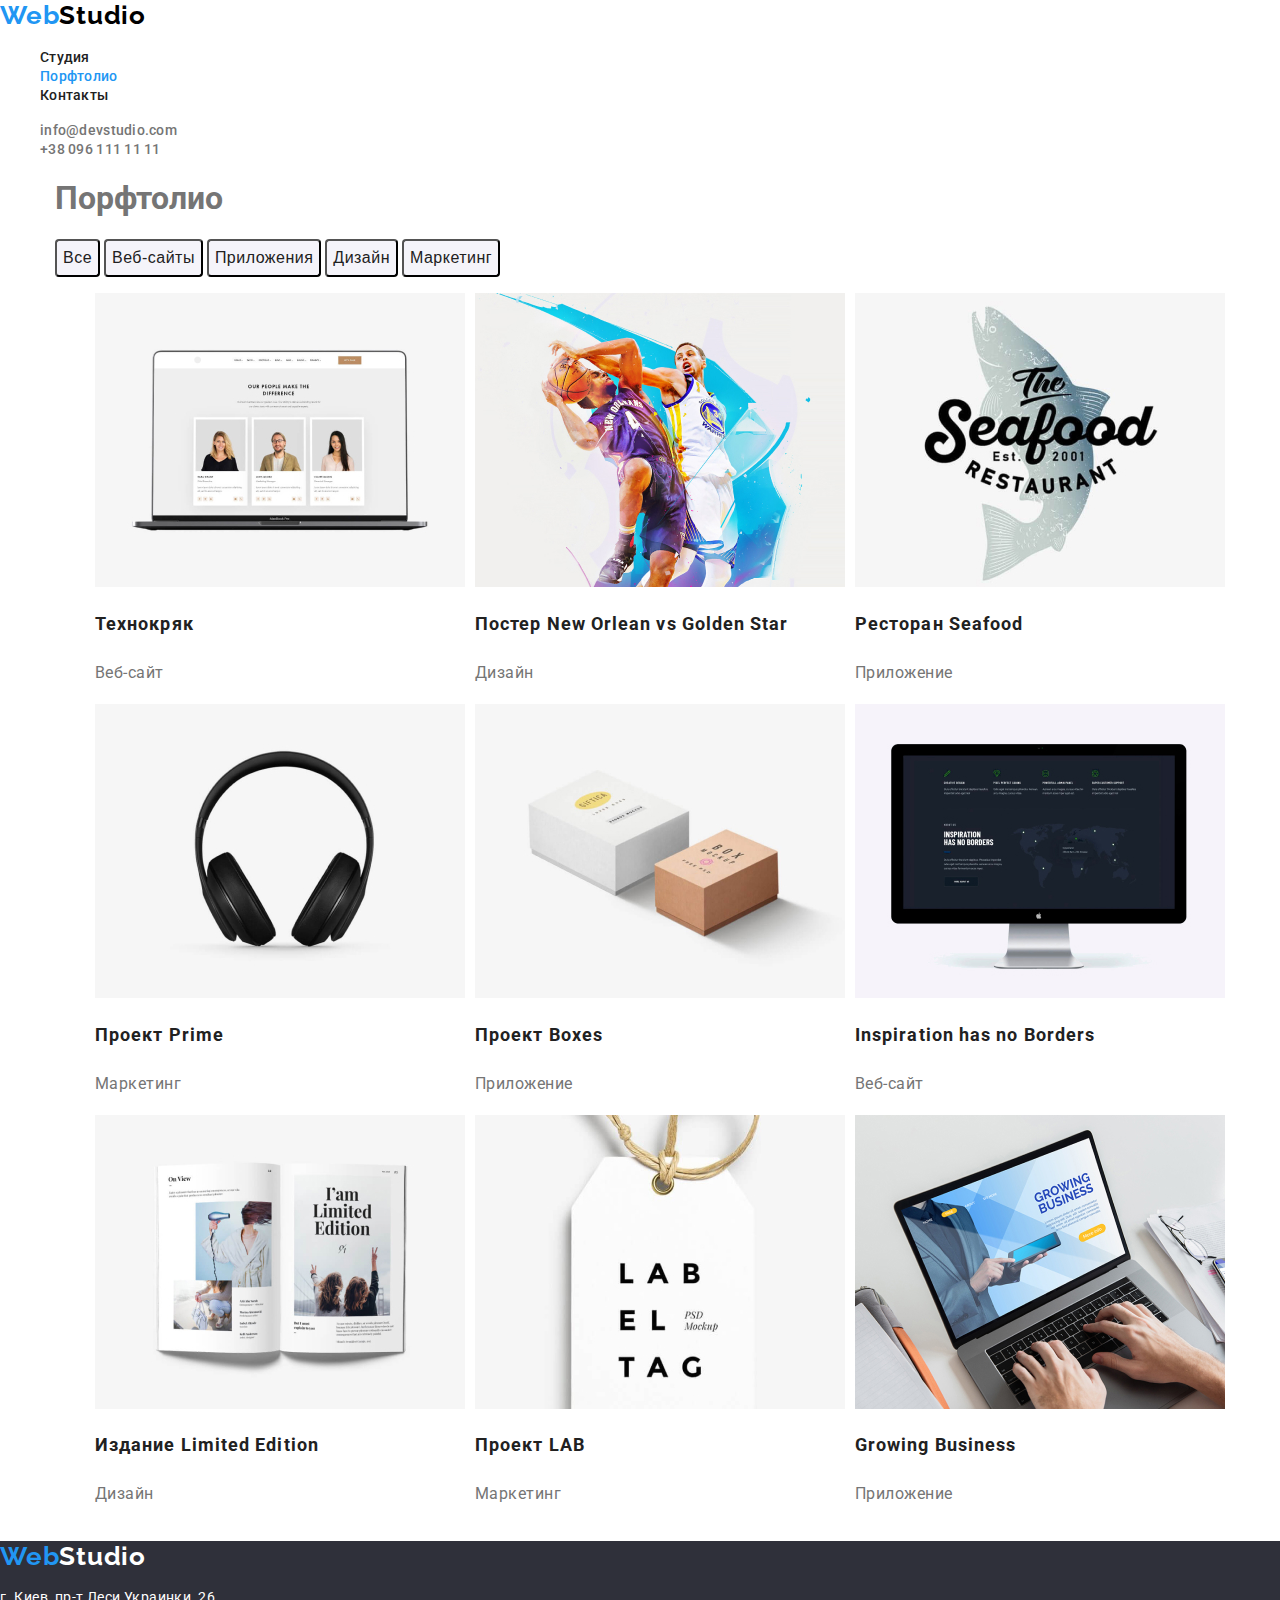
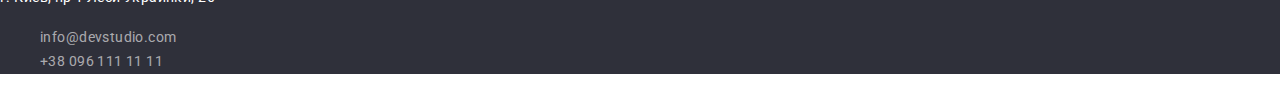
==== portfolio.html @ d94ac44f "Complete-homework-2" ====
<!DOCTYPE html>
<html lang="ru">
<head>
    <meta charset="UTF-8">
    <meta name="viewport" content="width=device-width, initial-scale=1.0">
    <link href="https://fonts.googleapis.com/css2?family=Raleway:wght@700&family=Roboto:wght@400;500;700;900&display=swap"
        rel="stylesheet">
    <link rel="stylesheet" href="./css/styles.css">
    <title>Portfolio</title>
</head>
<body>
    <!-- Голова -->
    
    <header class="page-header">
        <nav>
            <a href="./index.html" class="logo">Web<span class="header-studio">Studio</span></a>
            <ul class="site-nav list">
                <li><a class="nav-link " href="./index.html">Студия</a></li>
                <li><a class="nav-link current" href="./portfolio.html">Порфтолио</a></li>
                <li><a class="nav-link" href="">Контакты</a></li>
            </ul>
        </nav>
        <ul class="page-header-contacts list">
            <li><a class="header-contacts" href="mailto:info@devstudio.com">info@devstudio.com</a></li>
            <li><a class="header-contacts" href="tel:+380961111111">+38 096 111 11 11</a></li>
        </ul>
    </header>

    <main class="portfolio-container">
        <h1>Порфтолио</h1>
        <div>
            <button type="button" class="btn secondary">Все</button>
            <button type="button" class="btn secondary">Веб-сайты</button>
            <button type="button" class="btn secondary">Приложения</button>
            <button type="button" class="btn secondary">Дизайн</button>
            <button type="button" class="btn secondary">Маркетинг</button>
        </div>
        <ul class="portfolio list">
            <li class="portfolio-elements">
                <img src="./images/notebook.jpg" alt="Ноутбук с открытым веб-сайтом" width="370">
                <h2 class="element-title">Технокряк</h2>
                <p class="element-text">Веб-сайт</p>
            </li>
            <li class="portfolio-elements">
                <img src="./images/basketball.jpg" alt="Постер" width="370">
                <h2 class="element-title">Постер New Orlean vs Golden Star</h2>
                <p class="element-text">Дизайн</p>
            </li>
            <li class="portfolio-elements">
                <img src="./images/seafood.jpg" alt="Логотип ресторана" width="370">
                <h2 class="element-title">Ресторан Seafood</h2>
                <p class="element-text">Приложение</p>
            </li>
            <li class="portfolio-elements">
                <img src="./images/earphones.jpg" alt="Наушники" width="370">
                <h2 class="element-title">Проект Prime</h2>
                <p class="element-text">Маркетинг</p>
            </li>
            <li class="portfolio-elements">
                <img src="./images/boxes.jpg" alt="Две коробки" width="370">
                <h2 class="element-title">Проект Boxes</h2>
                <p class="element-text">Приложение</p>
            </li>
            <li class="portfolio-elements">
                <img src="./images/monitor.jpg" alt="Монитор с открытым веб-сайтом" width="370">
                <h2 class="element-title">Inspiration has no Borders</h2>
                <p class="element-text">Веб-сайт</p>
            </li>
            <li class="portfolio-elements">
                <img src="./images/book.jpg" alt="Книга" width="370">
                <h2 class="element-title">Издание Limited Edition</h2>
                <p class="element-text">Дизайн</p>
            </li>
            <li class="portfolio-elements">
                <img src="./images/labeltag.jpg" alt="Этикетка" width="370">
                <h2 class="element-title">Проект LAB</h2>
                <p class="element-text">Маркетинг</p>
            </li>
            <li class="portfolio-elements">
                <img src="./images/buisness.jpg" alt="Ростущий бизнес" width="370">
                <h2 class="element-title">Growing Business</h2>
                <p class="element-text">Приложение</p>
            </li>
        </ul>

    </main>
    <!-- Подвал -->
    
    <footer class="footer">
        <a href="./index.html" class="logo">Web<span class="footer-studio-logo">Studio</span></a>
        <address>
            <p class="exact-address">г. Киев, пр-т Леси Украинки, 26</p>
    
            <ul class="footer-contacts list">
                <li><a class="footer-contact" href="mailto:info@devstudio.com">info@devstudio.com</a></li>
                <li><a class="footer-contact" href="tel:+380961111111">+38 096 111 11 11</a></li>
            </ul>
        </address>
    </footer>
    
</body>
</html>
---- css/styles.css ----
/* Цвет основного текста #757575; */
/* Вторичный цвет текста #212121; */
/* Белый #FFFFFF; */
/* Акцент #2196F3; */
/* Контакты в подвале 255,255,255,0,6; */
/* Цвет фона #FFFFFF */
/* Цвет фона команды #F5F4FA; */
/* Цвет фона подвала #2F303A */

:root {
  --primary-text-color: #757575;
  --title-text-color: #212121;
  --accent-color: #2196f3;
  --white-color: #fff;
  --primary-background-color: #2f303a;
  --secondary-background-color: #f5f4fa;
}

body {
  background-color: var(--white-color);
  color: var(--primary-text-color);
  font-family: 'Roboto', sans-serif;
  max-width: 1600px;
  margin: auto;
}

/* Logo  */

.logo {
  color: #2196f3;
  text-decoration: none;
  font-family: 'Raleway', sans-serif;
  font-style: normal;
  font-weight: 700;
  font-size: 26px;
  line-height: 1.19;
  letter-spacing: 0.03em;
}
.header-studio {
  color: #000000;
}
.list {
  list-style: none;
}

/* Site nav */

.nav-link {
  color: var(--title-text-color);
  text-decoration: none;
  font-weight: 500;
  font-size: 14px;
  line-height: 1.14;
  letter-spacing: 0.02em;
}
.site-nav .nav-link:hover,
.site-nav .nav-link:focus {
  color: var(--accent-color);
}
.site-nav .nav-link.current {
  color: var(--accent-color);
}

/* Header Contacts */

.page-header-contacts .header-contacts {
  text-decoration: none;
  color: var(--primary-text-color);
  font-weight: 500;
  font-size: 14px;
  line-height: 1.14;
  letter-spacing: 0.02em;
}
.header-contacts:hover,
.header-contacts:focus {
  color: var(--accent-color);
}

/* Hero  */
.hero {
  background-color: var(--primary-background-color);
}
.hero .btn.primary {
  text-decoration: none;
  text-align: center;
}

.hero-title {
  color: var(--white-color);
  text-transform: uppercase;
  font-weight: 900;
  font-size: 44px;
  line-height: 1.36;
  letter-spacing: 0.06em;
  text-align: center;
}

/* Sections */

.duties-list {
  display: flex;
  flex-direction: row;
}

.section-title {
  color: var(--title-text-color);
  font-size: 36px;
  line-height: 1.17;
  letter-spacing: 0.03em;
  text-align: center;
}

/* Features */

.features-list .features-title {
  color: var(--title-text-color);
  text-transform: uppercase;
  font-size: 14px;
  line-height: 1.14;
  letter-spacing: 0.03em;
}
.features-list .features-text {
  color: var(--primary-text-color);
  font-size: 14px;
  line-height: 1.71;
  letter-spacing: 0.03em;
}

/* Team  */

.section-team {
  background-color: var(--secondary-background-color);
}

.team-list {
  display: flex;
  flex-direction: row;
}

.team-list .teammate-name {
  color: var(--title-text-color);
  font-size: 16px;
  font-weight: 500;
  line-height: 1.19;
  letter-spacing: 0.03em;
}
.team-list .profession {
  color: var(--primary-text-color);
  font-size: 16px;
  line-height: 1.19;
  letter-spacing: 0.03em;
}

/* Footer  */

.footer {
  background-color: var(--primary-background-color);
  color: rgb(255, 255, 255, 0.6);
  text-decoration: none;
}
.footer-studio-logo {
  color: #fff;
}

.footer .exact-address {
  color: var(--white-color);
  font-style: normal;
  font-size: 14px;
  line-height: 1.71;
  letter-spacing: 0.03em;
}
.footer .footer-contact {
  color: rgb(255, 255, 255, 0.6);
  text-decoration: none;
  font-style: normal;
  font-size: 14px;
  line-height: 1.71;
  letter-spacing: 0.03em;
}

/* Buttons */

.btn {
  color: var(--title-text-color);
  background-color: var(--white-color);
}
.btn.primary {
  color: var(--white-color);
  background-color: var(--accent-color);
  font-weight: 700;
  font-size: 16px;
  line-height: 1.87;
  align-items: center;
  text-align: center;
  letter-spacing: 0.06em;
  border-radius: 4px;
}
.btn.secondary {
  background-color: var(--secondary-background-color);
  height: 38px;
  border-radius: 4px;
  font-size: 16px;
  font-weight: 500;
  line-height: 1.62;
  letter-spacing: 0.03em;
  text-align: center;
}
.btn.secondary:hover,
.btn.secondary:focus {
  color: var(--white-color);
  background-color: var(--accent-color);
}

/* Portfolio */

.portfolio {
  display: flex;
  flex-wrap: wrap;
  justify-content: space-between;
}
.portfolio-container {
  max-width: 1170px;
  margin: auto;
}

.portfolio-elements .element-title {
  color: var(--title-text-color);
  font-weight: 700;
  font-size: 18px;
  font-style: normal;
  line-height: 2;
  letter-spacing: 0.06em;
}
.portfolio-elements .element-text {
  color: var(--primary-text-color);
  font-weight: 400;
  font-size: 16px;
  line-height: 1.87;
  letter-spacing: 0.03em;
}
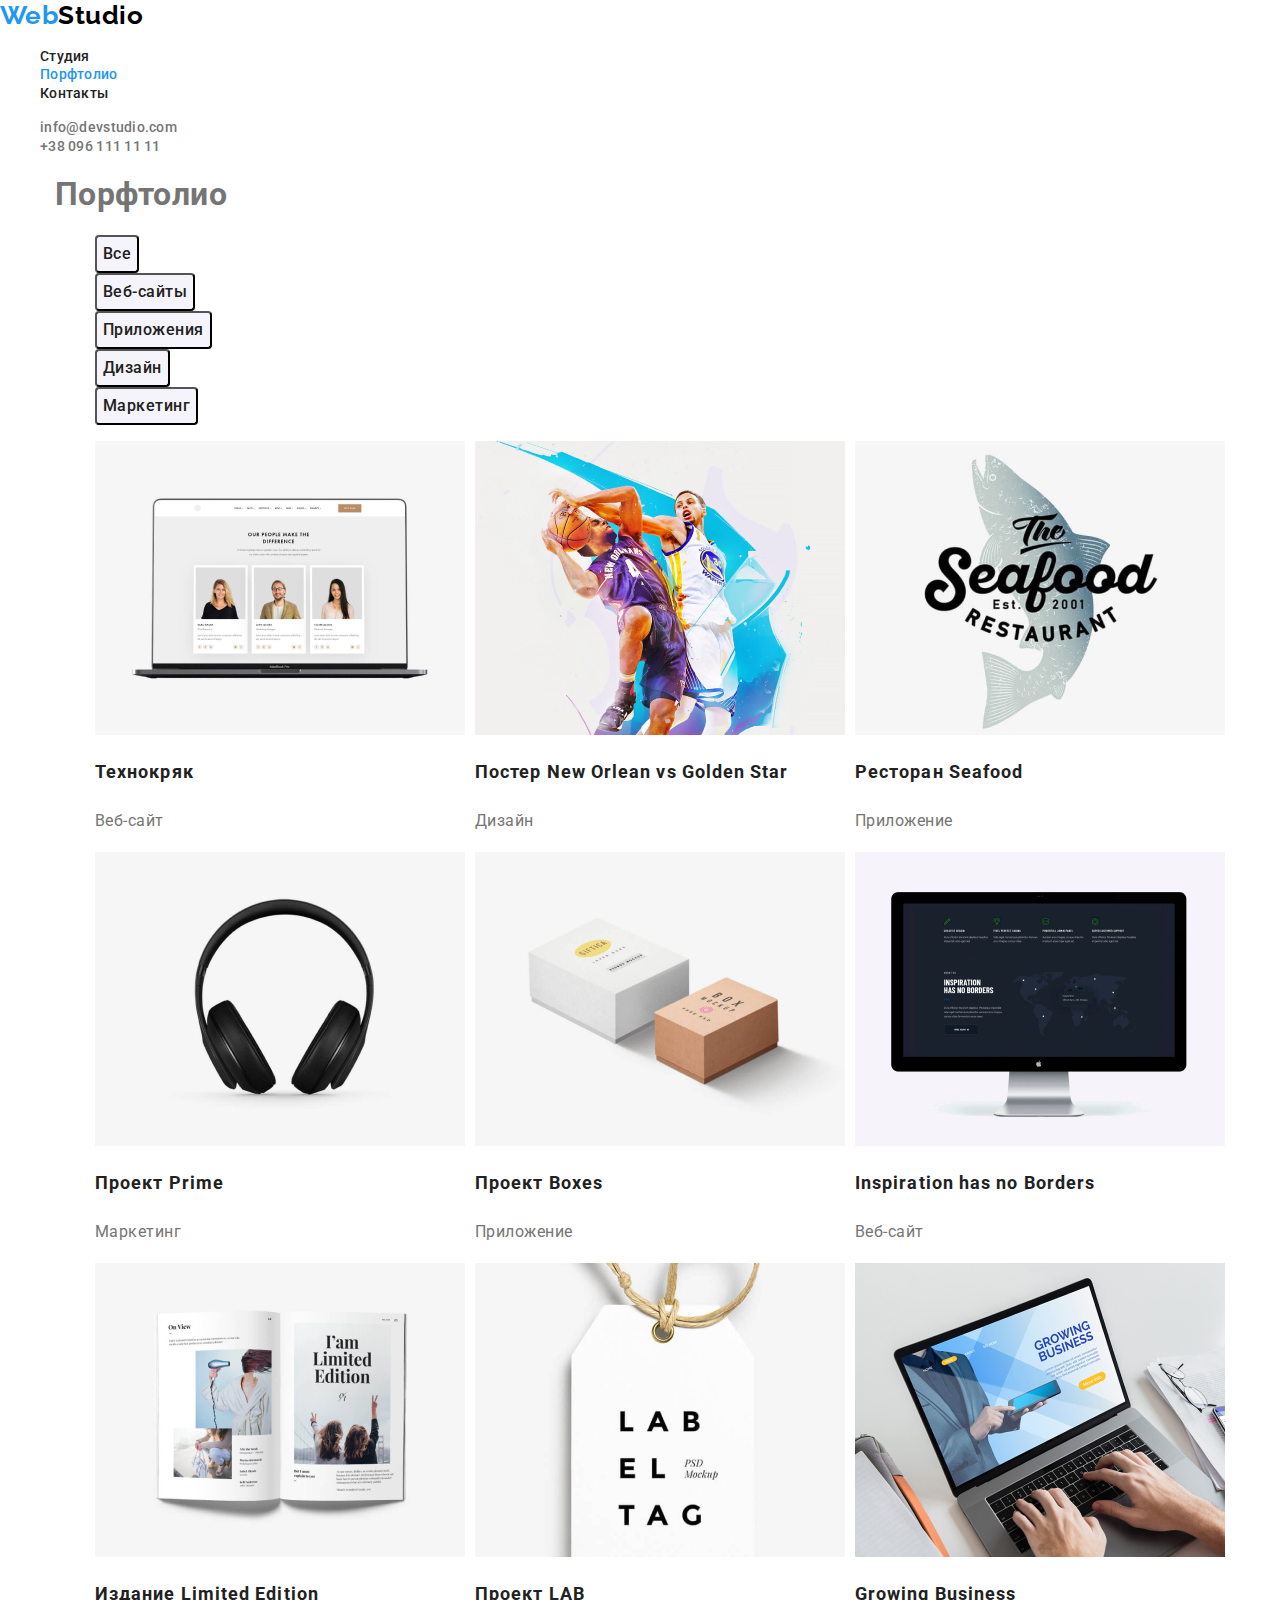
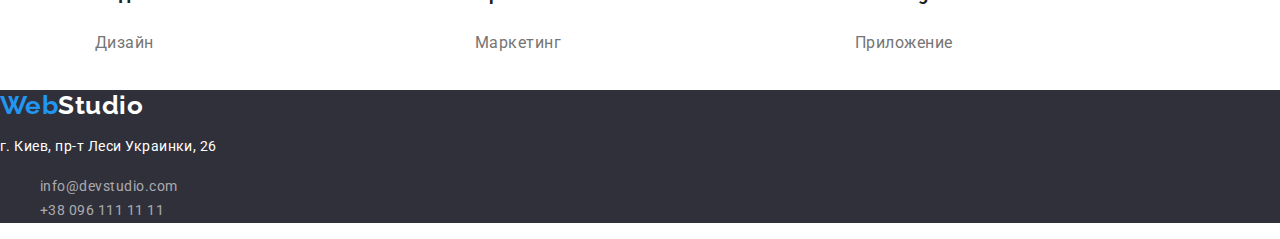
==== commit f68ebbe3: "Mistakes-solved" ====
--- a/portfolio.html
+++ b/portfolio.html
@@ -5,6 +5,7 @@
     <meta name="viewport" content="width=device-width, initial-scale=1.0">
     <link href="https://fonts.googleapis.com/css2?family=Raleway:wght@700&family=Roboto:wght@400;500;700;900&display=swap"
         rel="stylesheet">
+    <link rel="stylesheet" href="./css/normalise.css">
     <link rel="stylesheet" href="./css/styles.css">
     <title>Portfolio</title>
 </head>
@@ -26,62 +27,82 @@
         </ul>
     </header>
 
-    <main class="portfolio-container">
-        <h1>Порфтолио</h1>
-        <div>
-            <button type="button" class="btn secondary">Все</button>
-            <button type="button" class="btn secondary">Веб-сайты</button>
-            <button type="button" class="btn secondary">Приложения</button>
-            <button type="button" class="btn secondary">Дизайн</button>
-            <button type="button" class="btn secondary">Маркетинг</button>
-        </div>
-        <ul class="portfolio list">
-            <li class="portfolio-elements">
-                <img src="./images/notebook.jpg" alt="Ноутбук с открытым веб-сайтом" width="370">
-                <h2 class="element-title">Технокряк</h2>
-                <p class="element-text">Веб-сайт</p>
-            </li>
-            <li class="portfolio-elements">
-                <img src="./images/basketball.jpg" alt="Постер" width="370">
-                <h2 class="element-title">Постер New Orlean vs Golden Star</h2>
-                <p class="element-text">Дизайн</p>
-            </li>
-            <li class="portfolio-elements">
-                <img src="./images/seafood.jpg" alt="Логотип ресторана" width="370">
-                <h2 class="element-title">Ресторан Seafood</h2>
-                <p class="element-text">Приложение</p>
-            </li>
-            <li class="portfolio-elements">
-                <img src="./images/earphones.jpg" alt="Наушники" width="370">
-                <h2 class="element-title">Проект Prime</h2>
-                <p class="element-text">Маркетинг</p>
-            </li>
-            <li class="portfolio-elements">
-                <img src="./images/boxes.jpg" alt="Две коробки" width="370">
-                <h2 class="element-title">Проект Boxes</h2>
-                <p class="element-text">Приложение</p>
-            </li>
-            <li class="portfolio-elements">
-                <img src="./images/monitor.jpg" alt="Монитор с открытым веб-сайтом" width="370">
-                <h2 class="element-title">Inspiration has no Borders</h2>
-                <p class="element-text">Веб-сайт</p>
-            </li>
-            <li class="portfolio-elements">
-                <img src="./images/book.jpg" alt="Книга" width="370">
-                <h2 class="element-title">Издание Limited Edition</h2>
-                <p class="element-text">Дизайн</p>
-            </li>
-            <li class="portfolio-elements">
-                <img src="./images/labeltag.jpg" alt="Этикетка" width="370">
-                <h2 class="element-title">Проект LAB</h2>
-                <p class="element-text">Маркетинг</p>
-            </li>
-            <li class="portfolio-elements">
-                <img src="./images/buisness.jpg" alt="Ростущий бизнес" width="370">
-                <h2 class="element-title">Growing Business</h2>
-                <p class="element-text">Приложение</p>
-            </li>
-        </ul>
+    <main>
+        <section class="portfolio-container">
+            <h1>Порфтолио</h1>
+            <ul class="buttons list">
+                <li><button type="button" class="btn secondary">Все</button></li>
+                <li><button type="button" class="btn secondary">Веб-сайты</button></li>
+                <li><button type="button" class="btn secondary">Приложения</button></li>
+                <li><button type="button" class="btn secondary">Дизайн</button></li>
+                <li><button type="button" class="btn secondary">Маркетинг</button></li>
+            </ul>
+            <ul class="portfolio list">
+                <li class="portfolio-elements">
+                    <a href="">
+                        <img src="./images/notebook.jpg" alt="Ноутбук с открытым веб-сайтом" width="370">
+                        <h2 class="element-title">Технокряк</h2>
+                        <p class="element-text">Веб-сайт</p>
+                    </a>
+                </li>
+                <li class="portfolio-elements">
+                    <a href="">
+                        <img src="./images/basketball.jpg" alt="Постер" width="370">
+                        <h2 class="element-title">Постер New Orlean vs Golden Star</h2>
+                        <p class="element-text">Дизайн</p>
+                    </a>
+                </li>
+                <li class="portfolio-elements">
+                    <a href="">
+                        <img src="./images/seafood.jpg" alt="Логотип ресторана" width="370">
+                        <h2 class="element-title">Ресторан Seafood</h2>
+                        <p class="element-text">Приложение</p>
+                    </a>
+                </li>
+                <li class="portfolio-elements">
+                    <a href="">
+                        <img src="./images/earphones.jpg" alt="Наушники" width="370">
+                        <h2 class="element-title">Проект Prime</h2>
+                        <p class="element-text">Маркетинг</p>
+                    </a>
+                </li>
+                <li class="portfolio-elements">
+                    <a href="">
+                        <img src="./images/boxes.jpg" alt="Две коробки" width="370">
+                        <h2 class="element-title">Проект Boxes</h2>
+                        <p class="element-text">Приложение</p>
+                    </a>
+                </li>
+                <li class="portfolio-elements">
+                    <a href="">
+                        <img src="./images/monitor.jpg" alt="Монитор с открытым веб-сайтом" width="370">
+                        <h2 class="element-title">Inspiration has no Borders</h2>
+                        <p class="element-text">Веб-сайт</p>
+                    </a>
+                </li>
+                <li class="portfolio-elements">
+                    <a href="">
+                        <img src="./images/book.jpg" alt="Книга" width="370">
+                        <h2 class="element-title">Издание Limited Edition</h2>
+                        <p class="element-text">Дизайн</p>
+                    </a>
+                </li>
+                <li class="portfolio-elements">
+                    <a href="">
+                        <img src="./images/labeltag.jpg" alt="Этикетка" width="370">
+                        <h2 class="element-title">Проект LAB</h2>
+                        <p class="element-text">Маркетинг</p>
+                    </a>
+                </li>
+                <li class="portfolio-elements">
+                    <a href="">
+                        <img src="./images/buisness.jpg" alt="Ростущий бизнес" width="370">
+                        <h2 class="element-title">Growing Business</h2>
+                        <p class="element-text">Приложение</p>
+                    </a>
+                </li>
+            </ul>
+        </section>
 
     </main>
     <!-- Подвал -->
--- a/css/normalise.css
+++ b/css/normalise.css
@@ -0,0 +1,351 @@
+/*! normalize.css v8.0.1 | MIT License | github.com/necolas/normalize.css */
+
+/* Document
+   ========================================================================== */
+
+/**
+ * 1. Correct the line height in all browsers.
+ * 2. Prevent adjustments of font size after orientation changes in iOS.
+ */
+
+html {
+  line-height: 1.15; /* 1 */
+  -webkit-text-size-adjust: 100%; /* 2 */
+}
+
+/* Sections
+   ========================================================================== */
+
+/**
+ * Remove the margin in all browsers.
+ */
+
+body {
+  margin: 0;
+}
+
+/**
+ * Render the `main` element consistently in IE.
+ */
+
+main {
+  display: block;
+}
+
+/**
+ * Correct the font size and margin on `h1` elements within `section` and
+ * `article` contexts in Chrome, Firefox, and Safari.
+ */
+
+h1 {
+  font-size: 2em;
+  margin: 0.67em 0;
+}
+
+/* Grouping content
+   ========================================================================== */
+
+/**
+ * 1. Add the correct box sizing in Firefox.
+ * 2. Show the overflow in Edge and IE.
+ */
+
+hr {
+  box-sizing: content-box; /* 1 */
+  height: 0; /* 1 */
+  overflow: visible; /* 2 */
+}
+
+/**
+ * 1. Correct the inheritance and scaling of font size in all browsers.
+ * 2. Correct the odd `em` font sizing in all browsers.
+ */
+
+pre {
+  font-family: monospace, monospace; /* 1 */
+  font-size: 1em; /* 2 */
+}
+
+/* Text-level semantics
+   ========================================================================== */
+
+/**
+ * Remove the gray background on active links in IE 10.
+ */
+
+a {
+  background-color: transparent;
+}
+
+/**
+ * 1. Remove the bottom border in Chrome 57-
+ * 2. Add the correct text decoration in Chrome, Edge, IE, Opera, and Safari.
+ */
+
+abbr[title] {
+  border-bottom: none; /* 1 */
+  text-decoration: underline; /* 2 */
+  text-decoration: underline dotted; /* 2 */
+}
+
+/**
+ * Add the correct font weight in Chrome, Edge, and Safari.
+ */
+
+b,
+strong {
+  font-weight: bolder;
+}
+
+/**
+ * 1. Correct the inheritance and scaling of font size in all browsers.
+ * 2. Correct the odd `em` font sizing in all browsers.
+ */
+
+code,
+kbd,
+samp {
+  font-family: monospace, monospace; /* 1 */
+  font-size: 1em; /* 2 */
+}
+
+/**
+ * Add the correct font size in all browsers.
+ */
+
+small {
+  font-size: 80%;
+}
+
+/**
+ * Prevent `sub` and `sup` elements from affecting the line height in
+ * all browsers.
+ */
+
+sub,
+sup {
+  font-size: 75%;
+  line-height: 0;
+  position: relative;
+  vertical-align: baseline;
+}
+
+sub {
+  bottom: -0.25em;
+}
+
+sup {
+  top: -0.5em;
+}
+
+/* Embedded content
+   ========================================================================== */
+
+/**
+ * Remove the border on images inside links in IE 10.
+ */
+
+img {
+  border-style: none;
+}
+
+/* Forms
+   ========================================================================== */
+
+/**
+ * 1. Change the font styles in all browsers.
+ * 2. Remove the margin in Firefox and Safari.
+ */
+
+button,
+input,
+optgroup,
+select,
+textarea {
+  font-family: inherit; /* 1 */
+  font-size: 100%; /* 1 */
+  line-height: 1.15; /* 1 */
+  margin: 0; /* 2 */
+}
+
+/**
+ * Show the overflow in IE.
+ * 1. Show the overflow in Edge.
+ */
+
+button,
+input {
+  /* 1 */
+  overflow: visible;
+}
+
+/**
+ * Remove the inheritance of text transform in Edge, Firefox, and IE.
+ * 1. Remove the inheritance of text transform in Firefox.
+ */
+
+button,
+select {
+  /* 1 */
+  text-transform: none;
+}
+
+/**
+ * Correct the inability to style clickable types in iOS and Safari.
+ */
+
+button,
+[type='button'],
+[type='reset'],
+[type='submit'] {
+  -webkit-appearance: button;
+}
+
+/**
+ * Remove the inner border and padding in Firefox.
+ */
+
+button::-moz-focus-inner,
+[type='button']::-moz-focus-inner,
+[type='reset']::-moz-focus-inner,
+[type='submit']::-moz-focus-inner {
+  border-style: none;
+  padding: 0;
+}
+
+/**
+ * Restore the focus styles unset by the previous rule.
+ */
+
+button:-moz-focusring,
+[type='button']:-moz-focusring,
+[type='reset']:-moz-focusring,
+[type='submit']:-moz-focusring {
+  outline: 1px dotted ButtonText;
+}
+
+/**
+ * Correct the padding in Firefox.
+ */
+
+fieldset {
+  padding: 0.35em 0.75em 0.625em;
+}
+
+/**
+ * 1. Correct the text wrapping in Edge and IE.
+ * 2. Correct the color inheritance from `fieldset` elements in IE.
+ * 3. Remove the padding so developers are not caught out when they zero out
+ *    `fieldset` elements in all browsers.
+ */
+
+legend {
+  box-sizing: border-box; /* 1 */
+  color: inherit; /* 2 */
+  display: table; /* 1 */
+  max-width: 100%; /* 1 */
+  padding: 0; /* 3 */
+  white-space: normal; /* 1 */
+}
+
+/**
+ * Add the correct vertical alignment in Chrome, Firefox, and Opera.
+ */
+
+progress {
+  vertical-align: baseline;
+}
+
+/**
+ * Remove the default vertical scrollbar in IE 10+.
+ */
+
+textarea {
+  overflow: auto;
+}
+
+/**
+ * 1. Add the correct box sizing in IE 10.
+ * 2. Remove the padding in IE 10.
+ */
+
+[type='checkbox'],
+[type='radio'] {
+  box-sizing: border-box; /* 1 */
+  padding: 0; /* 2 */
+}
+
+/**
+ * Correct the cursor style of increment and decrement buttons in Chrome.
+ */
+
+[type='number']::-webkit-inner-spin-button,
+[type='number']::-webkit-outer-spin-button {
+  height: auto;
+}
+
+/**
+ * 1. Correct the odd appearance in Chrome and Safari.
+ * 2. Correct the outline style in Safari.
+ */
+
+[type='search'] {
+  -webkit-appearance: textfield; /* 1 */
+  outline-offset: -2px; /* 2 */
+}
+
+/**
+ * Remove the inner padding in Chrome and Safari on macOS.
+ */
+
+[type='search']::-webkit-search-decoration {
+  -webkit-appearance: none;
+}
+
+/**
+ * 1. Correct the inability to style clickable types in iOS and Safari.
+ * 2. Change font properties to `inherit` in Safari.
+ */
+
+::-webkit-file-upload-button {
+  -webkit-appearance: button; /* 1 */
+  font: inherit; /* 2 */
+}
+
+/* Interactive
+   ========================================================================== */
+
+/*
+ * Add the correct display in Edge, IE 10+, and Firefox.
+ */
+
+details {
+  display: block;
+}
+
+/*
+ * Add the correct display in all browsers.
+ */
+
+summary {
+  display: list-item;
+}
+
+/* Misc
+   ========================================================================== */
+
+/**
+ * Add the correct display in IE 10+.
+ */
+
+template {
+  display: none;
+}
+
+/**
+ * Add the correct display in IE 10.
+ */
+
+[hidden] {
+  display: none;
+}
--- a/css/styles.css
+++ b/css/styles.css
@@ -14,12 +14,15 @@
   --white-color: #fff;
   --primary-background-color: #2f303a;
   --secondary-background-color: #f5f4fa;
+  --logo-studio-header-color: #000000;
+  --footer-studio-footer-color: #fff;
 }
 
 body {
   background-color: var(--white-color);
   color: var(--primary-text-color);
   font-family: 'Roboto', sans-serif;
+  letter-spacing: 0.03em;
   max-width: 1600px;
   margin: auto;
 }
@@ -27,17 +30,18 @@
 /* Logo  */
 
 .logo {
-  color: #2196f3;
+  color: var(--accent-color);
   text-decoration: none;
   font-family: 'Raleway', sans-serif;
-  font-style: normal;
   font-weight: 700;
   font-size: 26px;
   line-height: 1.19;
-  letter-spacing: 0.03em;
 }
 .header-studio {
-  color: #000000;
+  color: var(--logo-studio-header-color);
+}
+.footer-studio-logo {
+  color: var(--footer-studio-footer-color);
 }
 .list {
   list-style: none;
@@ -77,6 +81,7 @@
 }
 
 /* Hero  */
+
 .hero {
   background-color: var(--primary-background-color);
 }
@@ -106,7 +111,6 @@
   color: var(--title-text-color);
   font-size: 36px;
   line-height: 1.17;
-  letter-spacing: 0.03em;
   text-align: center;
 }
 
@@ -117,13 +121,11 @@
   text-transform: uppercase;
   font-size: 14px;
   line-height: 1.14;
-  letter-spacing: 0.03em;
 }
 .features-list .features-text {
   color: var(--primary-text-color);
   font-size: 14px;
   line-height: 1.71;
-  letter-spacing: 0.03em;
 }
 
 /* Team  */
@@ -142,13 +144,11 @@
   font-size: 16px;
   font-weight: 500;
   line-height: 1.19;
-  letter-spacing: 0.03em;
 }
 .team-list .profession {
   color: var(--primary-text-color);
   font-size: 16px;
   line-height: 1.19;
-  letter-spacing: 0.03em;
 }
 
 /* Footer  */
@@ -158,16 +158,12 @@
   color: rgb(255, 255, 255, 0.6);
   text-decoration: none;
 }
-.footer-studio-logo {
-  color: #fff;
-}
 
 .footer .exact-address {
   color: var(--white-color);
   font-style: normal;
   font-size: 14px;
   line-height: 1.71;
-  letter-spacing: 0.03em;
 }
 .footer .footer-contact {
   color: rgb(255, 255, 255, 0.6);
@@ -175,7 +171,6 @@
   font-style: normal;
   font-size: 14px;
   line-height: 1.71;
-  letter-spacing: 0.03em;
 }
 
 /* Buttons */
@@ -183,6 +178,7 @@
 .btn {
   color: var(--title-text-color);
   background-color: var(--white-color);
+  cursor: pointer;
 }
 .btn.primary {
   color: var(--white-color);
@@ -204,6 +200,7 @@
   line-height: 1.62;
   letter-spacing: 0.03em;
   text-align: center;
+  align-items: center;
 }
 .btn.secondary:hover,
 .btn.secondary:focus {
@@ -236,5 +233,8 @@
   font-weight: 400;
   font-size: 16px;
   line-height: 1.87;
-  letter-spacing: 0.03em;
-}
+}
+
+.portfolio-elements > a {
+  text-decoration: none;
+}
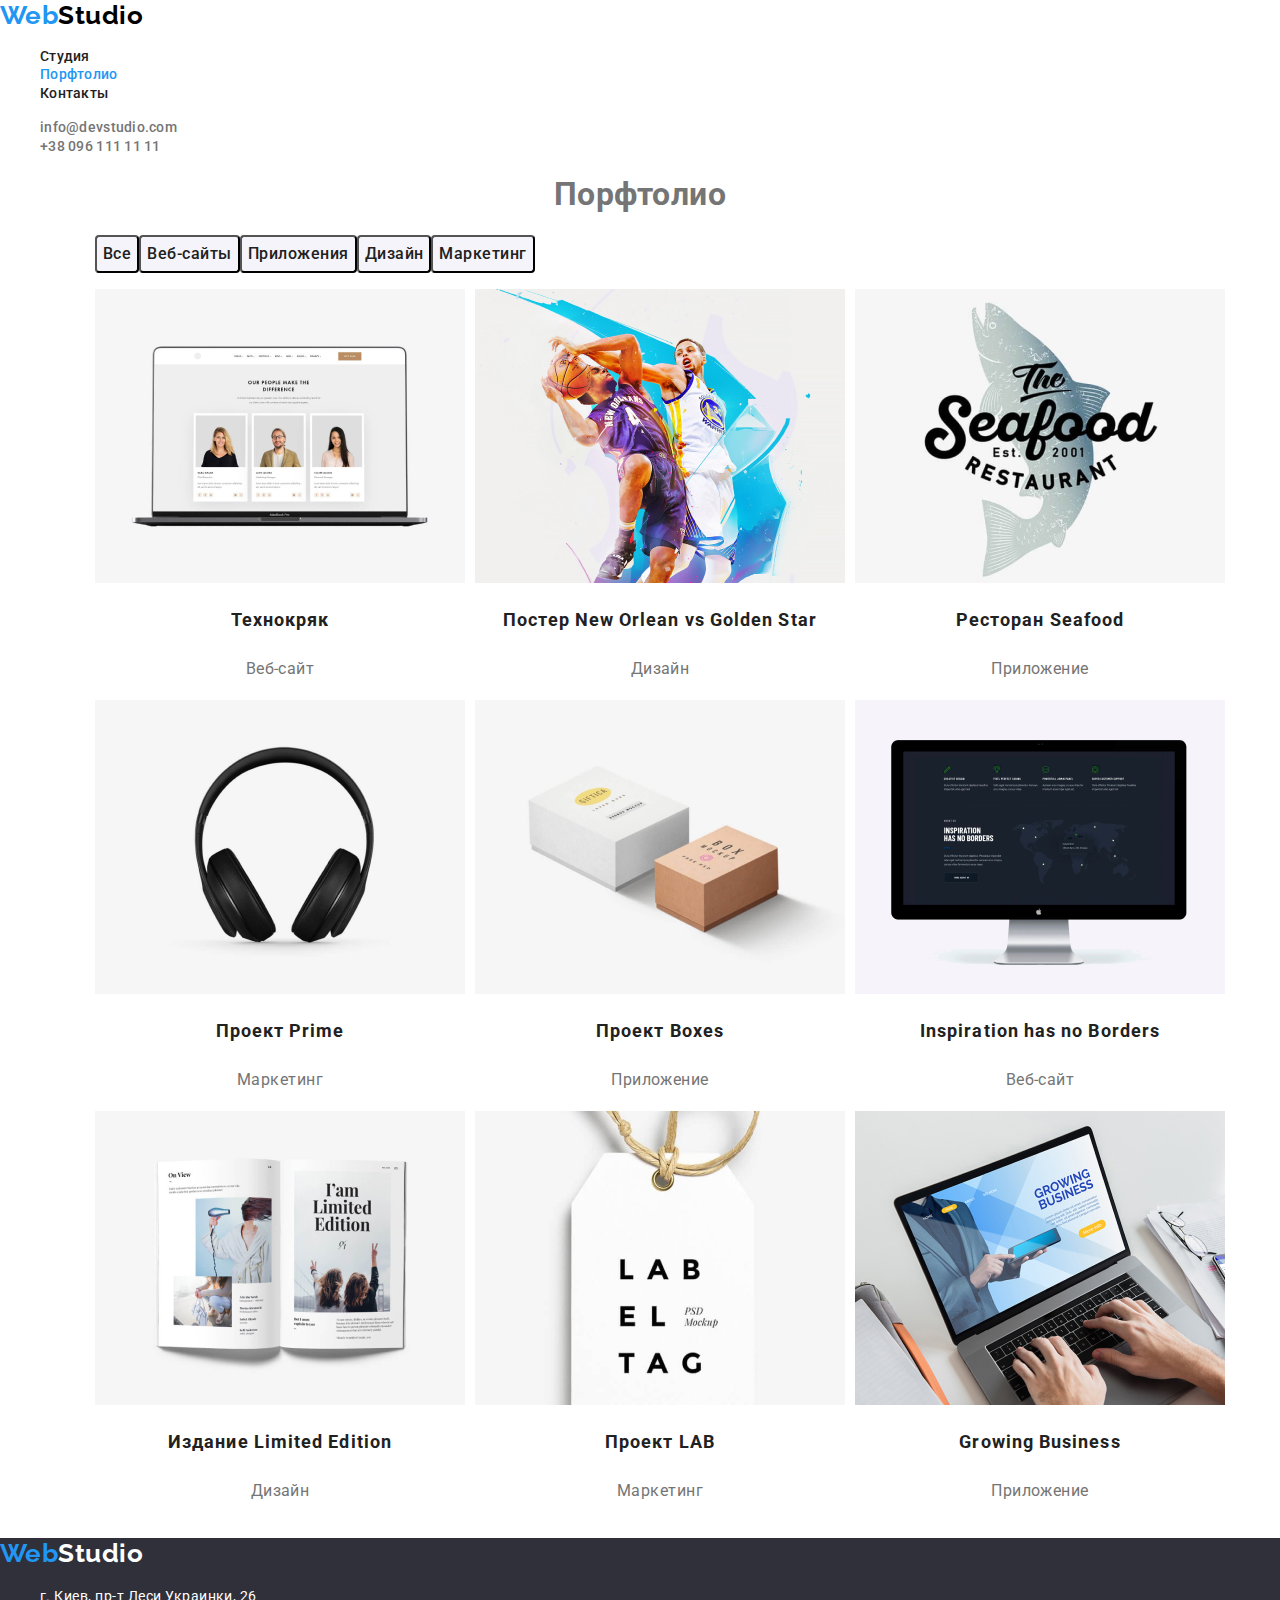
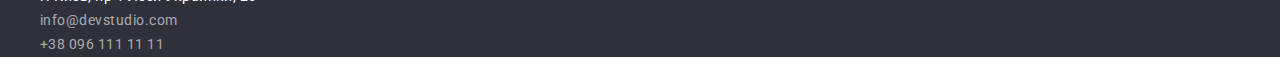
==== commit cbb34dd2: "portfolio footer edit" ====
--- a/portfolio.html
+++ b/portfolio.html
@@ -110,9 +110,10 @@
     <footer class="footer">
         <a href="./index.html" class="logo">Web<span class="footer-studio-logo">Studio</span></a>
         <address>
-            <p class="exact-address">г. Киев, пр-т Леси Украинки, 26</p>
-    
             <ul class="footer-contacts list">
+                <li><a class="exact-address"
+                        href="https://www.google.com/maps/place/бул.+Леси+Украинки,+26,+Киев,+Украина,+02000/@50.4265841,30.5361971,17z/data=!3m1!4b1!4m5!3m4!1s0x40d4cf0e033ecbe9:0x57a4dffefec77da0!8m2!3d50.4265807!4d30.5383858"
+                        target="_blank" rel="noopener noreferrer">г. Киев, пр-т Леси Украинки, 26</a></li>
                 <li><a class="footer-contact" href="mailto:info@devstudio.com">info@devstudio.com</a></li>
                 <li><a class="footer-contact" href="tel:+380961111111">+38 096 111 11 11</a></li>
             </ul>
--- a/css/styles.css
+++ b/css/styles.css
@@ -16,6 +16,7 @@
   --secondary-background-color: #f5f4fa;
   --logo-studio-header-color: #000000;
   --footer-studio-footer-color: #fff;
+  --footer-contacts-color: rgb(255, 255, 255, 0.6);
 }
 
 body {
@@ -84,10 +85,10 @@
 
 .hero {
   background-color: var(--primary-background-color);
+  text-align: center;
 }
 .hero .btn.primary {
   text-decoration: none;
-  text-align: center;
 }
 
 .hero-title {
@@ -97,7 +98,6 @@
   font-size: 44px;
   line-height: 1.36;
   letter-spacing: 0.06em;
-  text-align: center;
 }
 
 /* Sections */
@@ -164,9 +164,11 @@
   font-style: normal;
   font-size: 14px;
   line-height: 1.71;
-}
+  text-decoration: none;
+}
+
 .footer .footer-contact {
-  color: rgb(255, 255, 255, 0.6);
+  color: var(--footer-contacts-color);
   text-decoration: none;
   font-style: normal;
   font-size: 14px;
@@ -178,7 +180,10 @@
 .btn {
   color: var(--title-text-color);
   background-color: var(--white-color);
+  font-family: inherit;
   cursor: pointer;
+  align-items: center;
+  text-align: center;
 }
 .btn.primary {
   color: var(--white-color);
@@ -186,8 +191,6 @@
   font-weight: 700;
   font-size: 16px;
   line-height: 1.87;
-  align-items: center;
-  text-align: center;
   letter-spacing: 0.06em;
   border-radius: 4px;
 }
@@ -199,9 +202,8 @@
   font-weight: 500;
   line-height: 1.62;
   letter-spacing: 0.03em;
-  text-align: center;
-  align-items: center;
-}
+}
+
 .btn.secondary:hover,
 .btn.secondary:focus {
   color: var(--white-color);
@@ -215,9 +217,16 @@
   flex-wrap: wrap;
   justify-content: space-between;
 }
+
+.buttons {
+  display: flex;
+  flex-direction: row;
+}
+
 .portfolio-container {
   max-width: 1170px;
   margin: auto;
+  text-align: center;
 }
 
 .portfolio-elements .element-title {
